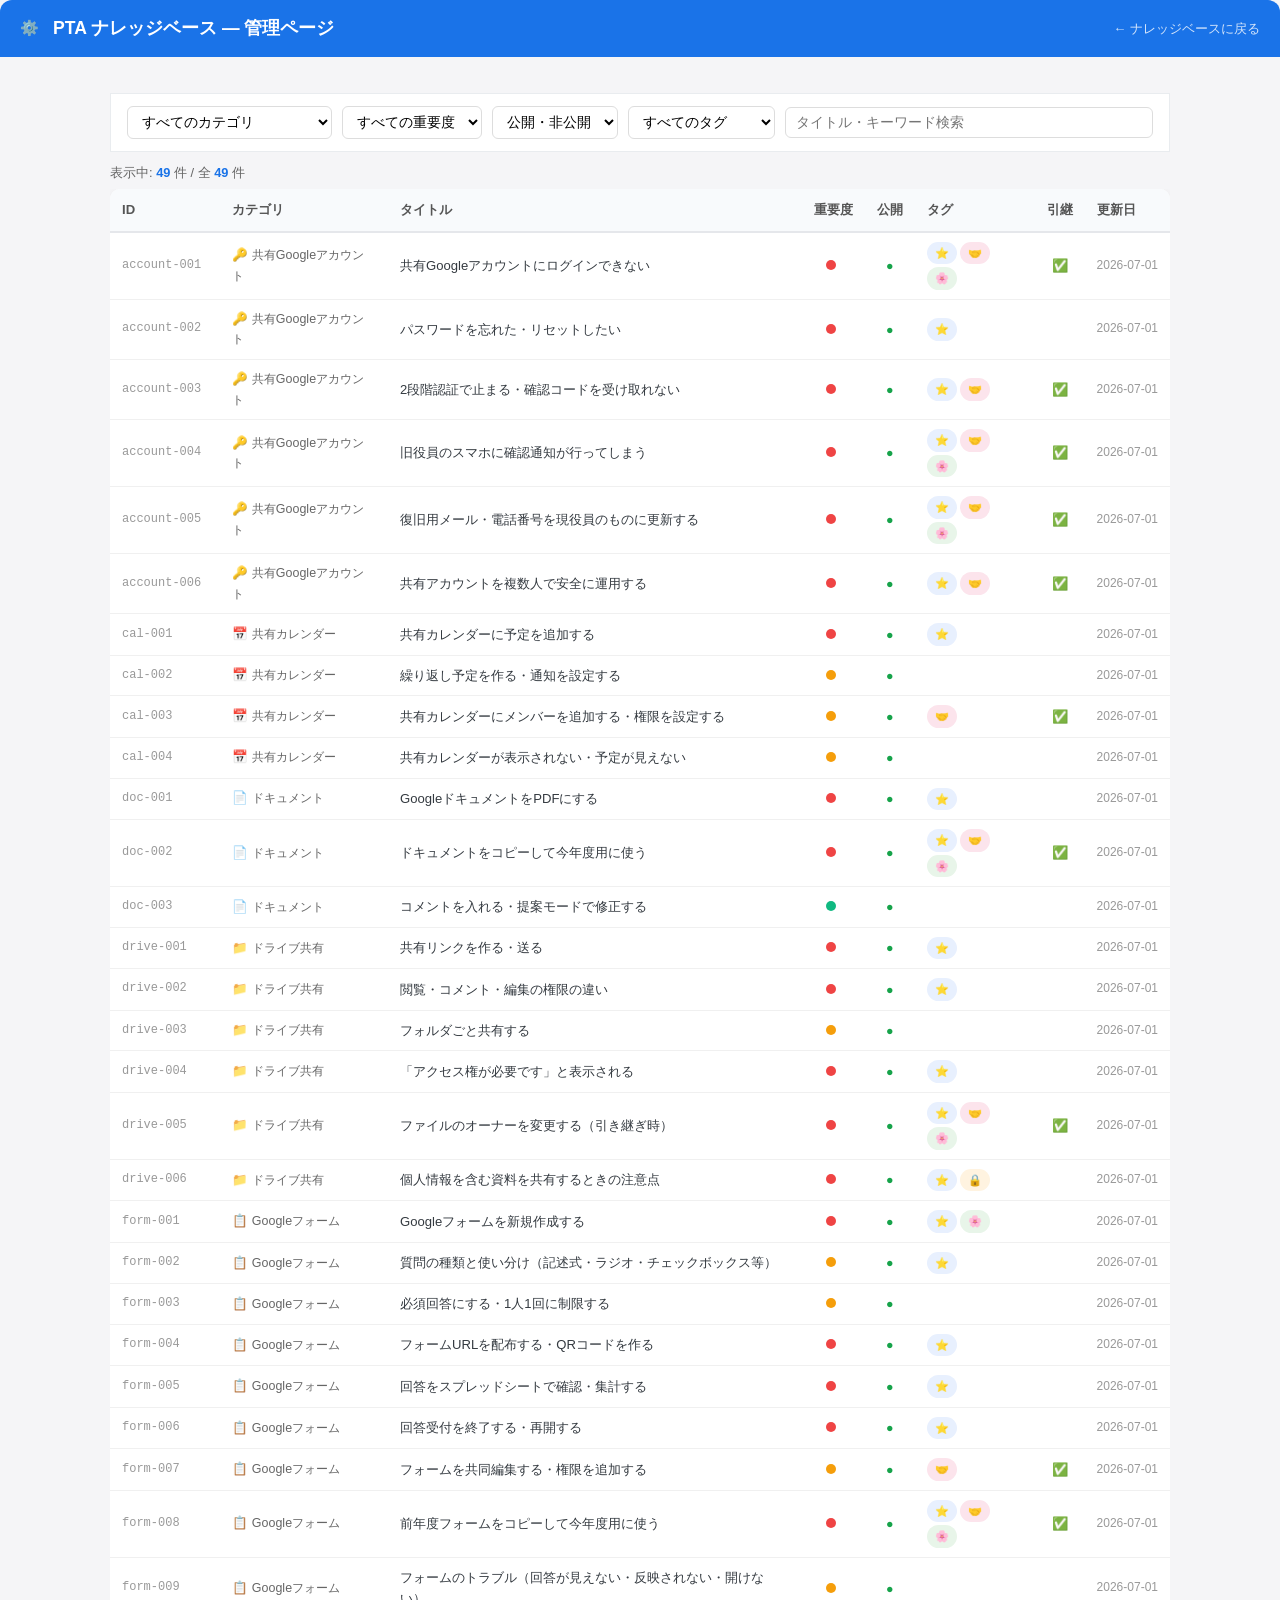
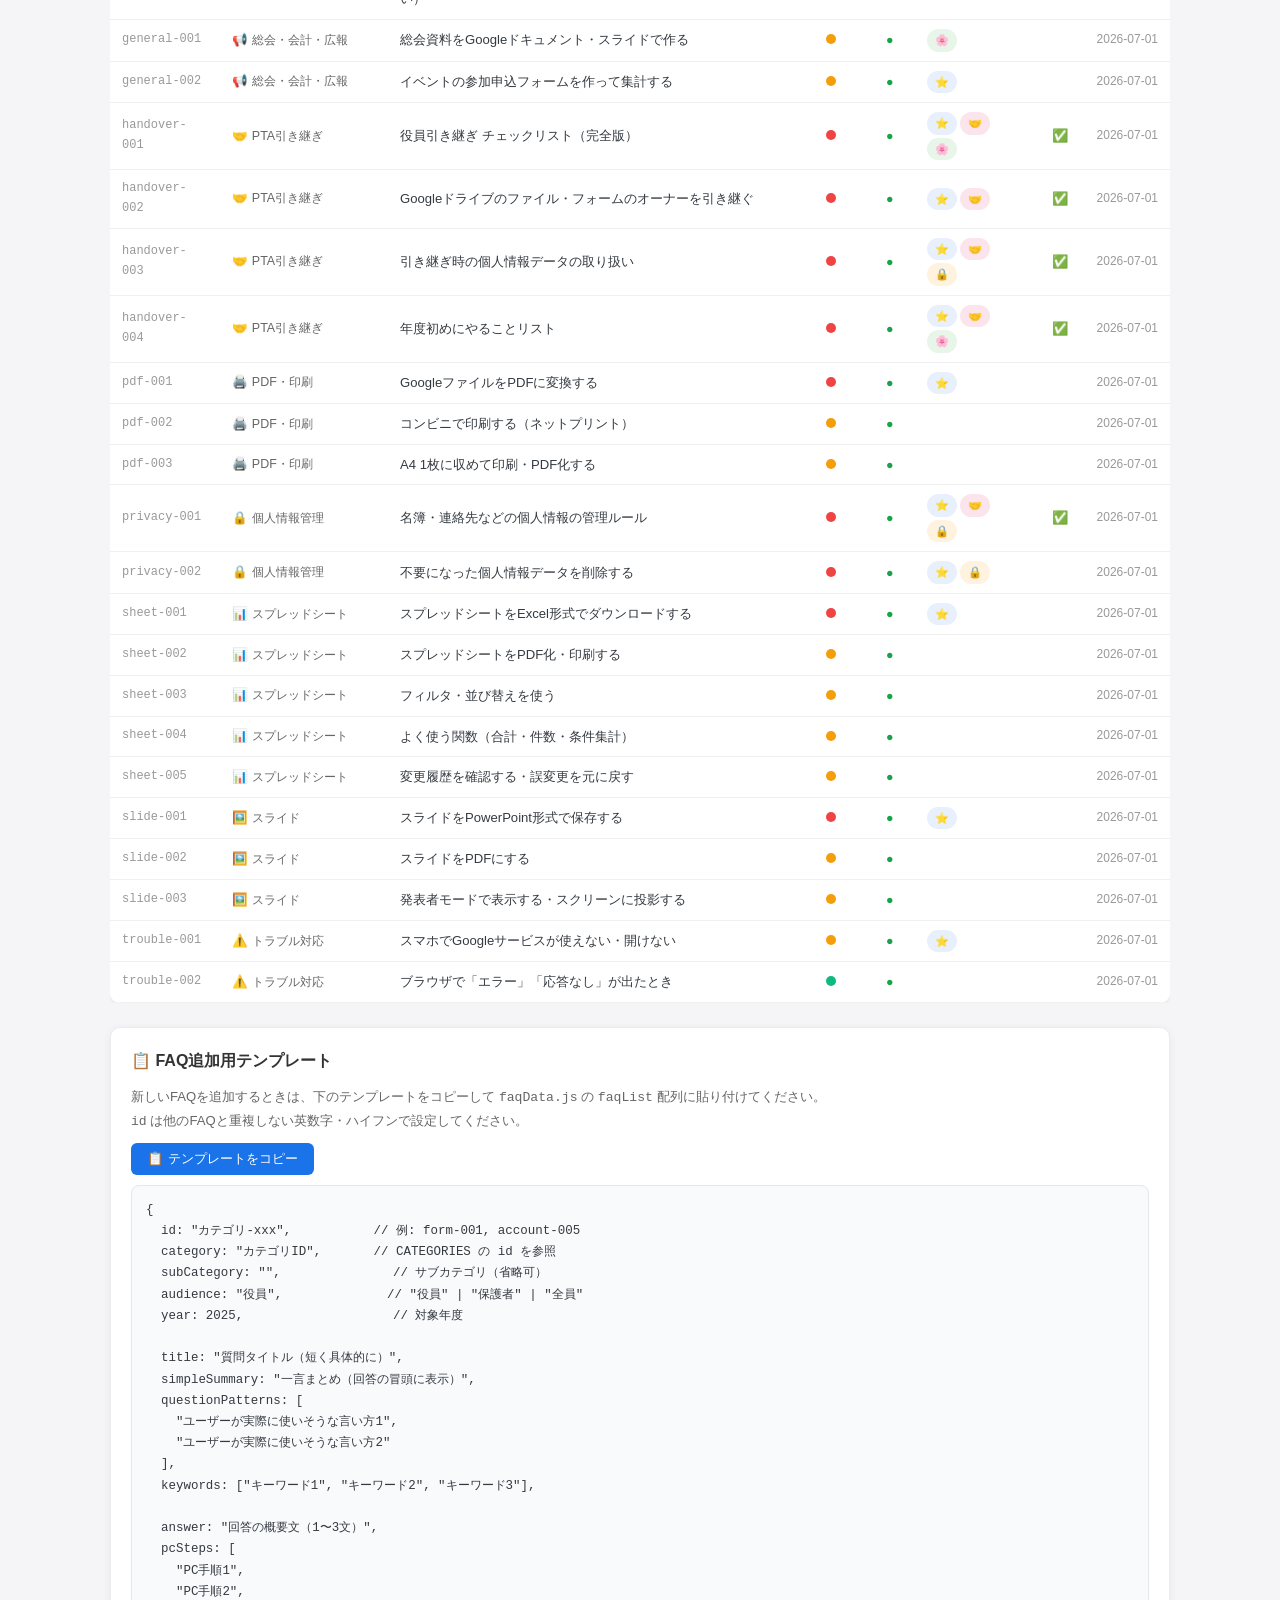
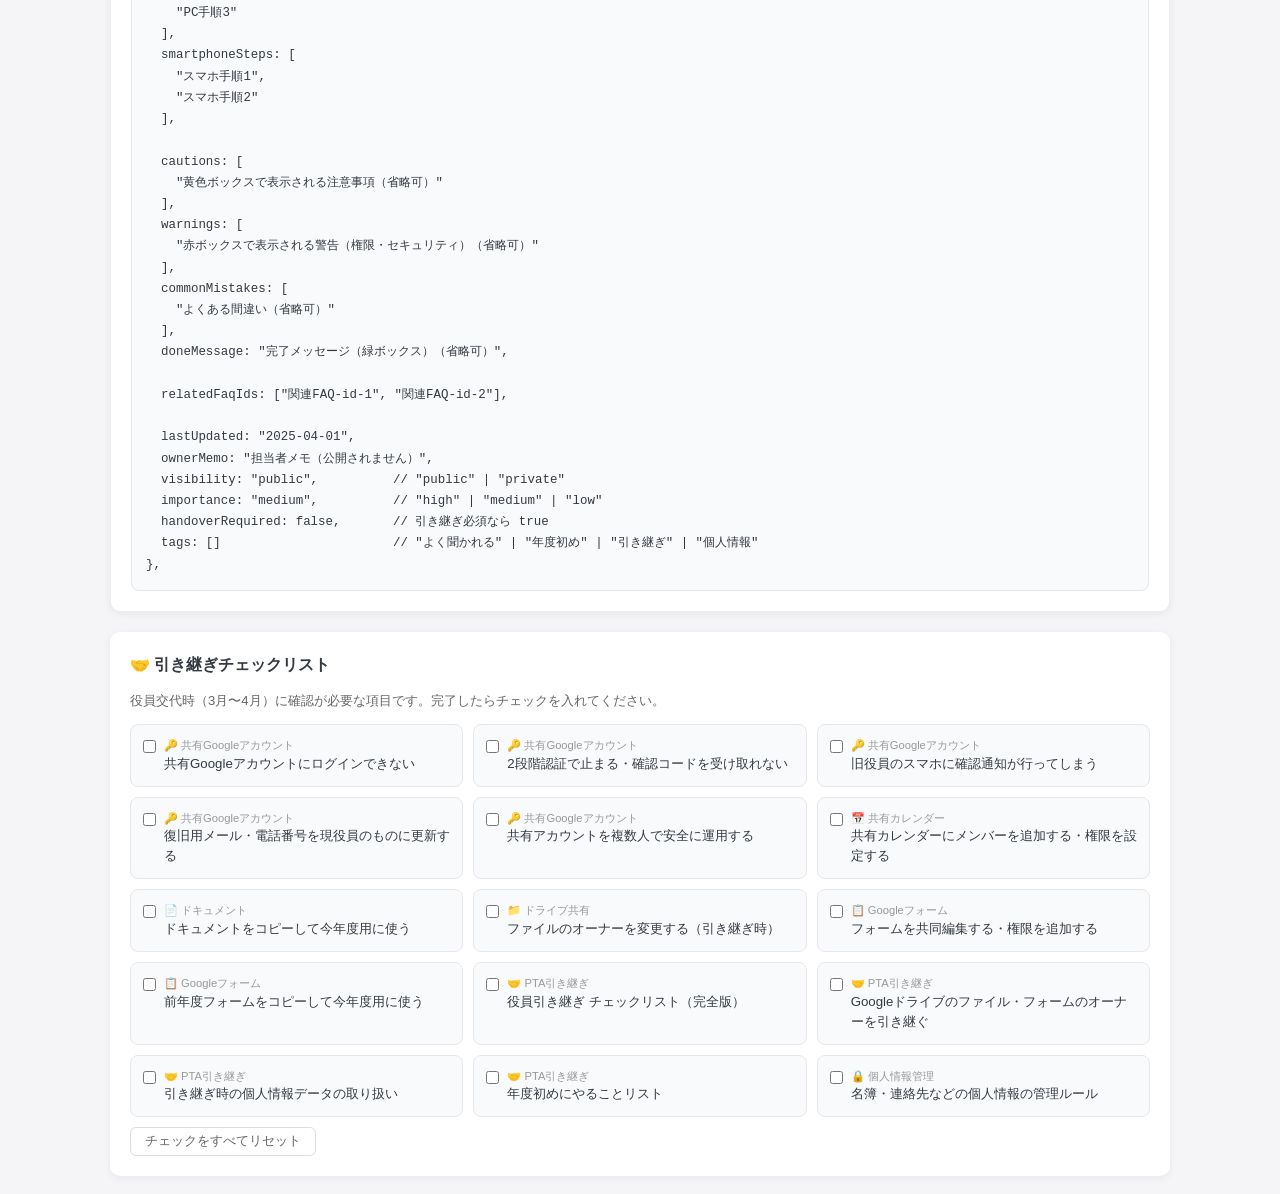
==== admin.html @ ec71d664 "Add files via upload" ====
<!DOCTYPE html>
<html lang="ja">
<head>
  <meta charset="UTF-8">
  <meta name="viewport" content="width=device-width, initial-scale=1.0">
  <title>PTA ナレッジベース 管理ページ</title>
  <link rel="stylesheet" href="style.css">
  <style>
    body { margin: 0; font-family: var(--font, 'Noto Sans JP', sans-serif); background: var(--bg, #f5f5f7); }
    .admin-page { max-width: 1100px; margin: 0 auto; padding: 20px; }
    .admin-header { background: var(--primary, #2563eb); color: #fff; padding: 14px 20px; display: flex; align-items: center; gap: 14px; }
    .admin-header h1 { margin: 0; font-size: 1.1rem; }
    .admin-header a { color: rgba(255,255,255,.8); font-size: .82rem; text-decoration: none; margin-left: auto; }
    .admin-header a:hover { color: #fff; }
    .admin-toolbar { display: flex; gap: 10px; flex-wrap: wrap; align-items: center; margin: 16px 0 10px; }
    .admin-toolbar select, .admin-toolbar input { padding: 7px 10px; border: 1px solid #ddd; border-radius: 6px; font-size: .85rem; background: #fff; }
    .admin-toolbar input { flex: 1; min-width: 200px; }
    .admin-table-wrap { overflow-x: auto; }
    .admin-table { width: 100%; border-collapse: collapse; font-size: .82rem; background: #fff; border-radius: 10px; overflow: hidden; box-shadow: 0 2px 8px rgba(0,0,0,.06); }
    .admin-table th { background: #f8fafc; padding: 10px 12px; text-align: left; border-bottom: 2px solid #e5e7eb; color: #555; cursor: pointer; white-space: nowrap; user-select: none; }
    .admin-table th:hover { background: #eef2ff; }
    .admin-table td { padding: 9px 12px; border-bottom: 1px solid #f0f0f0; vertical-align: middle; }
    .admin-table tr:hover td { background: #fafbff; }
    .admin-table .col-id { color: #999; font-size: .75rem; font-family: monospace; }
    .admin-table .col-title { font-weight: 500; }
    .admin-table .col-cat { font-size: .78rem; color: #666; }
    .admin-table .col-imp { text-align: center; }
    .admin-table .col-vis { text-align: center; }
    .importance-dot { display: inline-block; width: 10px; height: 10px; border-radius: 50%; }
    .imp-high { background: #ef4444; }
    .imp-medium { background: #f59e0b; }
    .imp-low { background: #10b981; }
    .vis-public { color: #16a34a; font-size: .78rem; }
    .vis-private { color: #9ca3af; font-size: .78rem; }
    .badge-cell { display: flex; gap: 3px; flex-wrap: wrap; }
    .count-bar { font-size: .8rem; color: #666; margin: 6px 0; }
    .count-bar strong { color: var(--primary, #2563eb); }
    /* テンプレートセクション */
    .template-section { background: #fff; border-radius: 10px; padding: 20px; margin-top: 24px; box-shadow: 0 2px 8px rgba(0,0,0,.06); }
    .template-section h2 { font-size: 1rem; margin: 0 0 12px; color: #333; }
    .template-desc { font-size: .82rem; color: #666; margin-bottom: 10px; line-height: 1.7; }
    .copy-btn { background: var(--primary, #2563eb); color: #fff; border: none; border-radius: 6px; padding: 7px 16px; font-size: .83rem; cursor: pointer; display: flex; align-items: center; gap: 6px; }
    .copy-btn:hover { background: #1d4ed8; }
    .copy-btn.copied { background: #16a34a; }
    .template-code { background: #f8fafc; border: 1px solid #e5e7eb; border-radius: 8px; padding: 14px; font-size: .78rem; font-family: 'Courier New', monospace; line-height: 1.7; overflow-x: auto; margin-top: 10px; white-space: pre; }
    /* 手順チェックリスト */
    .checklist-section { background: #fff; border-radius: 10px; padding: 20px; margin-top: 20px; box-shadow: 0 2px 8px rgba(0,0,0,.06); }
    .checklist-section h2 { font-size: 1rem; margin: 0 0 12px; }
    .checklist-grid { display: grid; grid-template-columns: repeat(auto-fill, minmax(260px, 1fr)); gap: 10px; }
    .checklist-item { background: #f8fafc; border-radius: 8px; padding: 12px; border: 1px solid #e5e7eb; }
    .checklist-item label { display: flex; gap: 8px; align-items: flex-start; cursor: pointer; font-size: .83rem; line-height: 1.5; }
    .checklist-item input[type=checkbox] { margin-top: 3px; accent-color: var(--primary, #2563eb); flex-shrink: 0; }
    .checklist-item .ci-cat { font-size: .7rem; color: #999; display: block; }
    .checklist-reset { margin-top: 10px; background: none; border: 1px solid #ddd; border-radius: 6px; padding: 5px 14px; font-size: .8rem; cursor: pointer; color: #666; }
    .checklist-reset:hover { background: #f5f5f5; }
    .sort-asc::after { content: ' ▲'; }
    .sort-desc::after { content: ' ▼'; }
  </style>
</head>
<body>

<div class="admin-header">
  <span>⚙️</span>
  <h1>PTA ナレッジベース — 管理ページ</h1>
  <a href="index.html">← ナレッジベースに戻る</a>
</div>

<div class="admin-page">

  <!-- FAQ一覧 -->
  <div class="admin-toolbar">
    <select id="filter-cat" onchange="applyFilters()">
      <option value="">すべてのカテゴリ</option>
    </select>
    <select id="filter-imp" onchange="applyFilters()">
      <option value="">すべての重要度</option>
      <option value="high">高（red）</option>
      <option value="medium">中（amber）</option>
      <option value="low">低（green）</option>
    </select>
    <select id="filter-vis" onchange="applyFilters()">
      <option value="">公開・非公開</option>
      <option value="public">公開</option>
      <option value="private">非公開</option>
    </select>
    <select id="filter-tag" onchange="applyFilters()">
      <option value="">すべてのタグ</option>
      <option value="よく聞かれる">⭐ よく聞かれる</option>
      <option value="引き継ぎ">🤝 引き継ぎ</option>
      <option value="年度初め">🌸 年度初め</option>
      <option value="個人情報">🔒 個人情報</option>
    </select>
    <input type="text" id="filter-text" placeholder="タイトル・キーワード検索" oninput="applyFilters()">
  </div>

  <div class="count-bar">表示中: <strong id="count-display">0</strong> 件 / 全 <strong id="count-total">0</strong> 件</div>

  <div class="admin-table-wrap">
    <table class="admin-table" id="admin-table">
      <thead>
        <tr>
          <th onclick="sortTable('id')">ID</th>
          <th onclick="sortTable('category')">カテゴリ</th>
          <th onclick="sortTable('title')">タイトル</th>
          <th onclick="sortTable('importance')">重要度</th>
          <th onclick="sortTable('visibility')">公開</th>
          <th>タグ</th>
          <th>引継</th>
          <th onclick="sortTable('lastUpdated')">更新日</th>
        </tr>
      </thead>
      <tbody id="admin-tbody"></tbody>
    </table>
  </div>

  <!-- テンプレートセクション -->
  <div class="template-section">
    <h2>📋 FAQ追加用テンプレート</h2>
    <p class="template-desc">
      新しいFAQを追加するときは、下のテンプレートをコピーして <code>faqData.js</code> の <code>faqList</code> 配列に貼り付けてください。<br>
      <code>id</code> は他のFAQと重複しない英数字・ハイフンで設定してください。
    </p>
    <button class="copy-btn" id="copy-btn" onclick="copyTemplate()">📋 テンプレートをコピー</button>
    <div class="template-code" id="template-code"></div>
  </div>

  <!-- 引き継ぎチェックリスト -->
  <div class="checklist-section">
    <h2>🤝 引き継ぎチェックリスト</h2>
    <p style="font-size:.82rem;color:#666;margin-bottom:12px">
      役員交代時（3月〜4月）に確認が必要な項目です。完了したらチェックを入れてください。
    </p>
    <div class="checklist-grid" id="checklist-grid"></div>
    <button class="checklist-reset" onclick="resetChecklist()">チェックをすべてリセット</button>
  </div>

</div>

<script src="faqData.js"></script>
<script src="admin.js"></script>
</body>
</html>
---- style.css ----
/* ============================================================
   style.css — PTA ナレッジベース 統合スタイル
   ============================================================ */
*, *::before, *::after { box-sizing: border-box; margin: 0; padding: 0; }

:root {
  --primary:    #1a73e8;
  --primary-dk: #1557b0;
  --primary-lt: #e8f0fe;
  --accent:     #34a853;
  --warn-bg:    #fff8e1; --warn-bd: #f9a825; --warn-text: #795548;
  --alert-bg:   #fce4ec; --alert-bd: #e53935; --alert-text: #b71c1c;
  --ok-bg:      #e8f5e9; --ok-bd:   #43a047; --ok-text:   #1b5e20;
  --gray-50:  #fafafa; --gray-100: #f8f9fa; --gray-200: #e9ecef;
  --gray-400: #ced4da; --gray-600: #6c757d; --gray-800: #343a40;
  --radius: 12px; --radius-sm: 8px;
  --shadow:    0 2px 12px rgba(0,0,0,.10);
  --shadow-lg: 0 4px 24px rgba(0,0,0,.15);
  --font: 'Hiragino Sans','Noto Sans JP','Meiryo',sans-serif;
  --badge-frequent:  #e8f0fe; --badge-frequent-text:  #1a73e8;
  --badge-handover:  #fce4ec; --badge-handover-text:  #c62828;
  --badge-privacy:   #fff3e0; --badge-privacy-text:   #e65100;
  --badge-yearstart: #e8f5e9; --badge-yearstart-text: #2e7d32;
  --badge-high:      #fde8e8; --badge-high-text:      #c62828;
}

body { font-family: var(--font); background: #f0f4ff; min-height: 100vh;
       color: var(--gray-800); font-size: 15px; line-height: 1.65; }

/* ── ヘッダー ─────────────────────────────────────────────── */
.app-header {
  background: var(--primary); color: #fff;
  padding: 14px 20px 0; display: flex; flex-direction: column;
  box-shadow: var(--shadow);
}
.header-top { display: flex; align-items: center; gap: 12px; padding-bottom: 12px; }
.header-top h1 { font-size: 1.05rem; font-weight: 700; line-height: 1.3; }
.header-top .sub { font-size: .75rem; opacity: .85; }
.header-icon { font-size: 1.8rem; }

/* ── モード切替タブ ────────────────────────────────────────── */
.mode-tabs { display: flex; gap: 0; }
.mode-tab {
  padding: 9px 18px; font-size: .85rem; font-weight: 600;
  background: transparent; border: none; color: rgba(255,255,255,.7);
  cursor: pointer; border-bottom: 3px solid transparent;
  font-family: var(--font); transition: color .15s, border-color .15s;
}
.mode-tab.active { color: #fff; border-bottom-color: #fff; }
.mode-tab:hover { color: #fff; }

/* ── 注意バナー ───────────────────────────────────────────── */
.privacy-banner {
  background: #fff3cd; border-bottom: 1px solid #ffc107;
  padding: 7px 16px; font-size: .76rem; color: #856404;
  display: flex; align-items: center; gap: 6px; line-height: 1.4;
}
.privacy-banner span { flex: 1; }

/* ── メインラッパー ───────────────────────────────────────── */
.app-wrapper { max-width: 860px; margin: 0 auto; padding: 0 6px 80px; }

/* ── モードパネル ─────────────────────────────────────────── */
.mode-panel { display: none; }
.mode-panel.active { display: block; }

/* ════════════════════════════════════════════════════════════
   チャットモード
   ════════════════════════════════════════════════════════════ */
.chat-shell {
  background: #fff; border-radius: 0 0 var(--radius) var(--radius);
  display: flex; flex-direction: column; box-shadow: var(--shadow);
}
#chat-area {
  min-height: 400px; max-height: 62vh;
  overflow-y: auto; padding: 18px 14px;
  display: flex; flex-direction: column; gap: 14px;
  scroll-behavior: smooth;
}
.msg { display: flex; gap: 10px; animation: fadeUp .22s ease both; }
@keyframes fadeUp { from { opacity:0; transform:translateY(8px); } to { opacity:1; transform:translateY(0); } }
.msg.bot  { align-items: flex-start; }
.msg.user { align-items: flex-start; flex-direction: row-reverse; }
.msg-avatar {
  width: 34px; height: 34px; border-radius: 50%; flex-shrink: 0;
  display: flex; align-items: center; justify-content: center;
  font-size: 1.2rem; background: var(--primary-lt);
}
.msg.user .msg-avatar { background: var(--gray-200); }
.msg-body { max-width: 88%; }
.bubble {
  padding: 11px 15px; border-radius: 18px; font-size: .91rem;
  line-height: 1.65; box-shadow: 0 1px 4px rgba(0,0,0,.07);
}
.msg.bot  .bubble { background: var(--gray-100); border-top-left-radius: 4px; }
.msg.user .bubble { background: var(--primary); color: #fff; border-top-right-radius: 4px; }

/* 入力欄 */
.input-bar {
  border-top: 1.5px solid var(--gray-200); padding: 10px 12px;
  display: flex; gap: 8px; align-items: flex-end;
}
#user-input {
  flex: 1; resize: none; border: 1.5px solid var(--gray-400);
  border-radius: 20px; padding: 8px 15px; font-size: .91rem;
  font-family: var(--font); line-height: 1.5; max-height: 100px; outline: none;
  transition: border-color .15s;
}
#user-input:focus { border-color: var(--primary); }
#user-input::placeholder { color: var(--gray-400); }
#send-btn {
  width: 40px; height: 40px; border-radius: 50%;
  background: var(--primary); color: #fff; border: none;
  font-size: 1rem; cursor: pointer; flex-shrink: 0;
  display: flex; align-items: center; justify-content: center;
  transition: background .15s, transform .1s;
}
#send-btn:hover { background: var(--primary-dk); transform: scale(1.05); }

/* 選択肢 */
.choice-group { display: flex; flex-wrap: wrap; gap: 7px; margin-top: 10px; }
.choice-btn {
  background: #fff; border: 1.5px solid var(--primary); color: var(--primary);
  border-radius: 20px; padding: 6px 13px; font-size: .83rem; cursor: pointer;
  transition: background .15s, transform .1s; font-family: var(--font); line-height: 1.4;
}
.choice-btn:hover  { background: var(--primary-lt); transform: translateY(-1px); }
.choice-btn.disabled { opacity: .45; pointer-events: none; }

/* カテゴリグリッド */
.category-grid { display: grid; grid-template-columns: repeat(4,1fr); gap: 8px; margin-top: 10px; }
.cat-btn {
  background: #fff; border: 1.5px solid var(--gray-200); border-radius: var(--radius-sm);
  padding: 10px 6px 8px; cursor: pointer; text-align: center;
  transition: border-color .15s, box-shadow .15s, transform .1s; font-family: var(--font);
}
.cat-btn:hover { border-color: var(--primary); box-shadow: var(--shadow); transform: translateY(-2px); }
.cat-btn .cat-icon  { font-size: 1.4rem; display: block; margin-bottom: 3px; }
.cat-btn .cat-label { font-size: .73rem; font-weight: 600; color: var(--gray-800); display: block; }

/* FAQ一覧 */
.faq-list { display: flex; flex-direction: column; gap: 6px; margin-top: 8px; }
.faq-item {
  background: #fff; border: 1.5px solid var(--gray-200); border-radius: 9px;
  padding: 9px 13px; cursor: pointer; font-size: .86rem;
  transition: border-color .15s, background .15s;
  text-align: left; font-family: var(--font);
  display: flex; align-items: center; gap: 7px;
}
.faq-item:hover { border-color: var(--primary); background: var(--primary-lt); }
.faq-item::before { content: "Q"; font-weight: 700; color: var(--primary); flex-shrink: 0; }
.faq-item.disabled { opacity: .45; pointer-events: none; }

/* 回答カード */
.answer-card { background: #fff; border-radius: var(--radius); border: 1.5px solid var(--gray-200); overflow: hidden; box-shadow: var(--shadow); }
.answer-summary { background: var(--primary); color: #fff; padding: 12px 15px; font-size: .91rem; font-weight: 600; line-height: 1.5; }
.answer-meta { padding: 8px 15px 0; display: flex; flex-wrap: wrap; gap: 5px; }

/* ステップタブ */
.steps-tab-bar { display: flex; border-bottom: 1.5px solid var(--gray-200); }
.tab-btn {
  flex: 1; padding: 8px; font-size: .81rem; font-weight: 600;
  background: none; border: none; cursor: pointer; color: var(--gray-600);
  font-family: var(--font); border-bottom: 2.5px solid transparent; margin-bottom: -1.5px;
  transition: color .15s, background .15s;
}
.tab-btn.active { color: var(--primary); border-bottom-color: var(--primary); background: var(--primary-lt); }
.steps-panel { padding: 13px 15px; display: none; }
.steps-panel.active { display: block; }
.step-list { list-style: none; display: flex; flex-direction: column; gap: 9px; }
.step-item { display: flex; gap: 11px; align-items: flex-start; opacity: 0; transform: translateX(-6px); animation: stepIn .18s ease forwards; }
@keyframes stepIn { to { opacity:1; transform:translateX(0); } }
.step-num { width: 24px; height: 24px; border-radius: 50%; background: var(--primary); color: #fff; font-size: .74rem; font-weight: 700; display: flex; align-items: center; justify-content: center; flex-shrink: 0; margin-top: 1px; }
.step-text { font-size: .86rem; line-height: 1.6; }

/* ボックス */
.box { border-radius: 7px; padding: 10px 13px; font-size: .83rem; margin: 8px 0 0; line-height: 1.6; }
.box-caution { background: var(--warn-bg); border-left: 4px solid var(--warn-bd); color: var(--warn-text); }
.box-caution::before { content: "⚠️  "; }
.box-warning { background: var(--alert-bg); border-left: 4px solid var(--alert-bd); color: var(--alert-text); }
.box-warning::before { content: "🔴  "; }
.box-ok { background: var(--ok-bg); border-left: 4px solid var(--ok-bd); color: var(--ok-text); font-weight: 600; }
.box-ok::before { content: "✅  "; }
.box-next { background: var(--gray-100); border-left: 4px solid var(--gray-400); color: var(--gray-600); }
.box-next::before { content: "🔍  "; }
.boxes-wrap { padding: 0 15px 4px; }
.mistakes { margin-top: 8px; }
.mistakes-title { font-size: .78rem; font-weight: 700; color: var(--gray-600); margin-bottom: 5px; }
.mistakes ul { padding-left: 17px; font-size: .82rem; color: var(--gray-600); }
.mistakes ul li { margin-bottom: 3px; }

/* タイピング */
.typing-indicator { display: flex; gap: 5px; padding: 7px 3px; align-items: center; }
.typing-indicator span { width: 7px; height: 7px; border-radius: 50%; background: var(--gray-400); animation: bounce 1.2s infinite; }
.typing-indicator span:nth-child(2) { animation-delay: .2s; }
.typing-indicator span:nth-child(3) { animation-delay: .4s; }
@keyframes bounce { 0%,60%,100% { transform:translateY(0); } 30% { transform:translateY(-5px); } }

/* ════════════════════════════════════════════════════════════
   バッジ / ラベル
   ════════════════════════════════════════════════════════════ */
.badge {
  display: inline-flex; align-items: center; gap: 3px;
  border-radius: 20px; padding: 2px 8px; font-size: .70rem; font-weight: 700;
  white-space: nowrap;
}
.badge-frequent  { background: var(--badge-frequent);  color: var(--badge-frequent-text); }
.badge-handover  { background: var(--badge-handover);  color: var(--badge-handover-text); }
.badge-privacy   { background: var(--badge-privacy);   color: var(--badge-privacy-text); }
.badge-yearstart { background: var(--badge-yearstart); color: var(--badge-yearstart-text); }
.badge-high      { background: var(--badge-high);      color: var(--badge-high-text); }
.badge-private   { background: var(--gray-200);        color: var(--gray-600); }

/* ════════════════════════════════════════════════════════════
   ブラウズモード
   ════════════════════════════════════════════════════════════ */
.browse-shell { background: #fff; border-radius: 0 0 var(--radius) var(--radius); padding: 16px; box-shadow: var(--shadow); }

/* 特別ビューボタン */
.special-view-bar { display: flex; flex-wrap: wrap; gap: 7px; margin-bottom: 14px; padding-bottom: 12px; border-bottom: 1px solid var(--gray-200); }
.sv-btn {
  background: var(--gray-100); border: 1.5px solid var(--gray-200); border-radius: 20px;
  padding: 7px 14px; font-size: .82rem; font-weight: 600; cursor: pointer;
  font-family: var(--font); transition: all .15s; display: flex; align-items: center; gap: 5px;
}
.sv-btn:hover, .sv-btn.active { background: var(--primary-lt); border-color: var(--primary); color: var(--primary); }

/* カテゴリフィルタ */
.cat-filter-bar { display: flex; flex-wrap: wrap; gap: 6px; margin-bottom: 12px; }
.cf-btn {
  background: var(--gray-100); border: 1.5px solid var(--gray-200); border-radius: 20px;
  padding: 5px 11px; font-size: .78rem; cursor: pointer; font-family: var(--font); transition: all .15s;
}
.cf-btn:hover, .cf-btn.active { background: var(--primary); border-color: var(--primary); color: #fff; }

/* 検索バー */
.browse-search { display: flex; gap: 8px; margin-bottom: 14px; }
.browse-search input {
  flex: 1; border: 1.5px solid var(--gray-400); border-radius: 20px;
  padding: 8px 15px; font-size: .88rem; font-family: var(--font); outline: none;
}
.browse-search input:focus { border-color: var(--primary); }
.browse-search-btn {
  background: var(--primary); color: #fff; border: none; border-radius: 20px;
  padding: 8px 16px; font-size: .84rem; cursor: pointer; font-family: var(--font);
}

/* 結果ヘッダー */
.results-header { font-size: .8rem; color: var(--gray-600); margin-bottom: 10px; padding-bottom: 6px; border-bottom: 1px solid var(--gray-200); }

/* FAQカードグリッド */
.faq-card-grid { display: flex; flex-direction: column; gap: 8px; }
.faq-card {
  border: 1.5px solid var(--gray-200); border-radius: var(--radius-sm); padding: 13px 15px;
  cursor: pointer; transition: border-color .15s, box-shadow .15s;
  background: #fff;
}
.faq-card:hover { border-color: var(--primary); box-shadow: var(--shadow); }
.faq-card-header { display: flex; align-items: flex-start; gap: 10px; }
.faq-card-cat { font-size: .72rem; font-weight: 700; color: var(--gray-600); white-space: nowrap; }
.faq-card-title { font-size: .9rem; font-weight: 600; flex: 1; line-height: 1.4; }
.faq-card-badges { display: flex; flex-wrap: wrap; gap: 4px; margin-top: 6px; }
.faq-card-summary { font-size: .82rem; color: var(--gray-600); margin-top: 5px; line-height: 1.5; }
.faq-card-expand { display: none; margin-top: 12px; padding-top: 12px; border-top: 1px solid var(--gray-200); }
.faq-card-expand.open { display: block; }
.faq-card .toggle-icon { font-size: .75rem; color: var(--gray-400); flex-shrink: 0; margin-top: 3px; transition: transform .2s; }
.faq-card.expanded .toggle-icon { transform: rotate(180deg); }

/* ════════════════════════════════════════════════════════════
   管理画面（admin.html）
   ════════════════════════════════════════════════════════════ */
.admin-page { max-width: 1000px; margin: 0 auto; padding: 20px 12px 60px; }
.admin-header { background: var(--gray-800); color: #fff; padding: 16px 20px; border-radius: var(--radius) var(--radius) 0 0; display: flex; align-items: center; justify-content: space-between; }
.admin-header h1 { font-size: 1rem; font-weight: 700; }
.admin-header a { color: rgba(255,255,255,.8); font-size: .8rem; text-decoration: none; }
.admin-header a:hover { color: #fff; }

.admin-toolbar { background: #fff; padding: 12px 16px; border: 1px solid var(--gray-200); display: flex; flex-wrap: wrap; gap: 8px; align-items: center; }
.admin-filter-select { border: 1.5px solid var(--gray-400); border-radius: 8px; padding: 6px 10px; font-size: .83rem; font-family: var(--font); outline: none; }
.admin-search-input { flex: 1; min-width: 160px; border: 1.5px solid var(--gray-400); border-radius: 8px; padding: 6px 12px; font-size: .83rem; font-family: var(--font); outline: none; }
.admin-count { font-size: .78rem; color: var(--gray-600); margin-left: auto; }

.admin-table { width: 100%; background: #fff; border-collapse: collapse; font-size: .82rem; }
.admin-table th { background: var(--gray-100); padding: 8px 12px; text-align: left; font-weight: 700; border-bottom: 2px solid var(--gray-200); white-space: nowrap; }
.admin-table td { padding: 9px 12px; border-bottom: 1px solid var(--gray-200); vertical-align: top; }
.admin-table tr:hover td { background: var(--gray-50); }
.admin-table .td-id { font-size: .72rem; color: var(--gray-600); font-family: monospace; }
.admin-table .td-title { font-weight: 600; }
.admin-table .td-badges { display: flex; flex-wrap: wrap; gap: 3px; }

.importance-dot { display: inline-block; width: 8px; height: 8px; border-radius: 50%; margin-right: 4px; }
.imp-high   { background: #e53935; }
.imp-medium { background: #fb8c00; }
.imp-low    { background: #43a047; }

/* テンプレートセクション */
.template-section { background: #fff; border: 1.5px solid var(--gray-200); border-radius: var(--radius-sm); padding: 16px; margin-top: 16px; }
.template-section h3 { font-size: .9rem; margin-bottom: 10px; color: var(--gray-800); }
.template-section pre { background: var(--gray-100); border-radius: 7px; padding: 14px; font-size: .75rem; overflow-x: auto; line-height: 1.7; color: var(--gray-800); white-space: pre-wrap; word-break: break-all; }
.copy-btn { background: var(--primary); color: #fff; border: none; border-radius: 7px; padding: 7px 16px; font-size: .82rem; cursor: pointer; font-family: var(--font); margin-top: 8px; transition: background .15s; }
.copy-btn:hover { background: var(--primary-dk); }
.copy-btn.copied { background: var(--accent); }

/* ── 管理者パネル（オーバーレイ）────────────────────────────── */
#admin-toggle { position: fixed; bottom: 14px; right: 14px; background: var(--gray-600); color: #fff; border: none; border-radius: 20px; padding: 8px 14px; font-size: .75rem; cursor: pointer; font-family: var(--font); opacity: .7; transition: opacity .15s; z-index: 50; }
#admin-toggle:hover { opacity: 1; }
#admin-overlay { display: none; position: fixed; inset: 0; background: rgba(0,0,0,.45); z-index: 100; align-items: center; justify-content: center; }
#admin-overlay.open { display: flex; }
.admin-modal { background: #fff; border-radius: var(--radius); width: min(680px,95vw); max-height: 88vh; overflow-y: auto; padding: 22px; box-shadow: var(--shadow-lg); }
.admin-modal h2 { font-size: 1rem; margin-bottom: 14px; color: var(--primary); }
.admin-faq-list { display: flex; flex-direction: column; gap: 6px; max-height: 300px; overflow-y: auto; }
.admin-faq-row { display: flex; align-items: center; gap: 8px; border: 1px solid var(--gray-200); border-radius: 8px; padding: 7px 11px; font-size: .83rem; }
.admin-faq-row .faq-cat { font-size: .7rem; background: var(--primary-lt); color: var(--primary); border-radius: 10px; padding: 2px 7px; white-space: nowrap; }
.admin-faq-row .faq-title { flex: 1; }
.admin-edit-btn { border: none; border-radius: 6px; padding: 3px 9px; cursor: pointer; font-size: .75rem; font-family: var(--font); background: var(--primary-lt); color: var(--primary); }
.admin-form { display: flex; flex-direction: column; gap: 9px; margin-top: 10px; }
.admin-form label { font-size: .81rem; font-weight: 600; }
.admin-form input, .admin-form select, .admin-form textarea { width: 100%; border: 1.5px solid var(--gray-400); border-radius: 8px; padding: 6px 10px; font-size: .83rem; font-family: var(--font); outline: none; }
.admin-form input:focus, .admin-form select:focus, .admin-form textarea:focus { border-color: var(--primary); }
.admin-form textarea { min-height: 65px; resize: vertical; }
.admin-save-btn { background: var(--primary); color: #fff; border: none; border-radius: 8px; padding: 8px 18px; font-size: .85rem; cursor: pointer; font-family: var(--font); }
.admin-close-btn { background: var(--gray-200); border: none; border-radius: 8px; padding: 8px 18px; font-size: .85rem; cursor: pointer; font-family: var(--font); }

/* ── レスポンシブ ─────────────────────────────────────────── */
@media (max-width: 540px) {
  .category-grid { grid-template-columns: repeat(3,1fr); }
  .cat-btn .cat-label { font-size: .67rem; }
  .mode-tab { padding: 8px 12px; font-size: .78rem; }
  .browse-shell { padding: 12px; }
  .cat-filter-bar .cf-btn { font-size: .72rem; padding: 4px 9px; }
  .admin-table th, .admin-table td { padding: 6px 8px; }
}
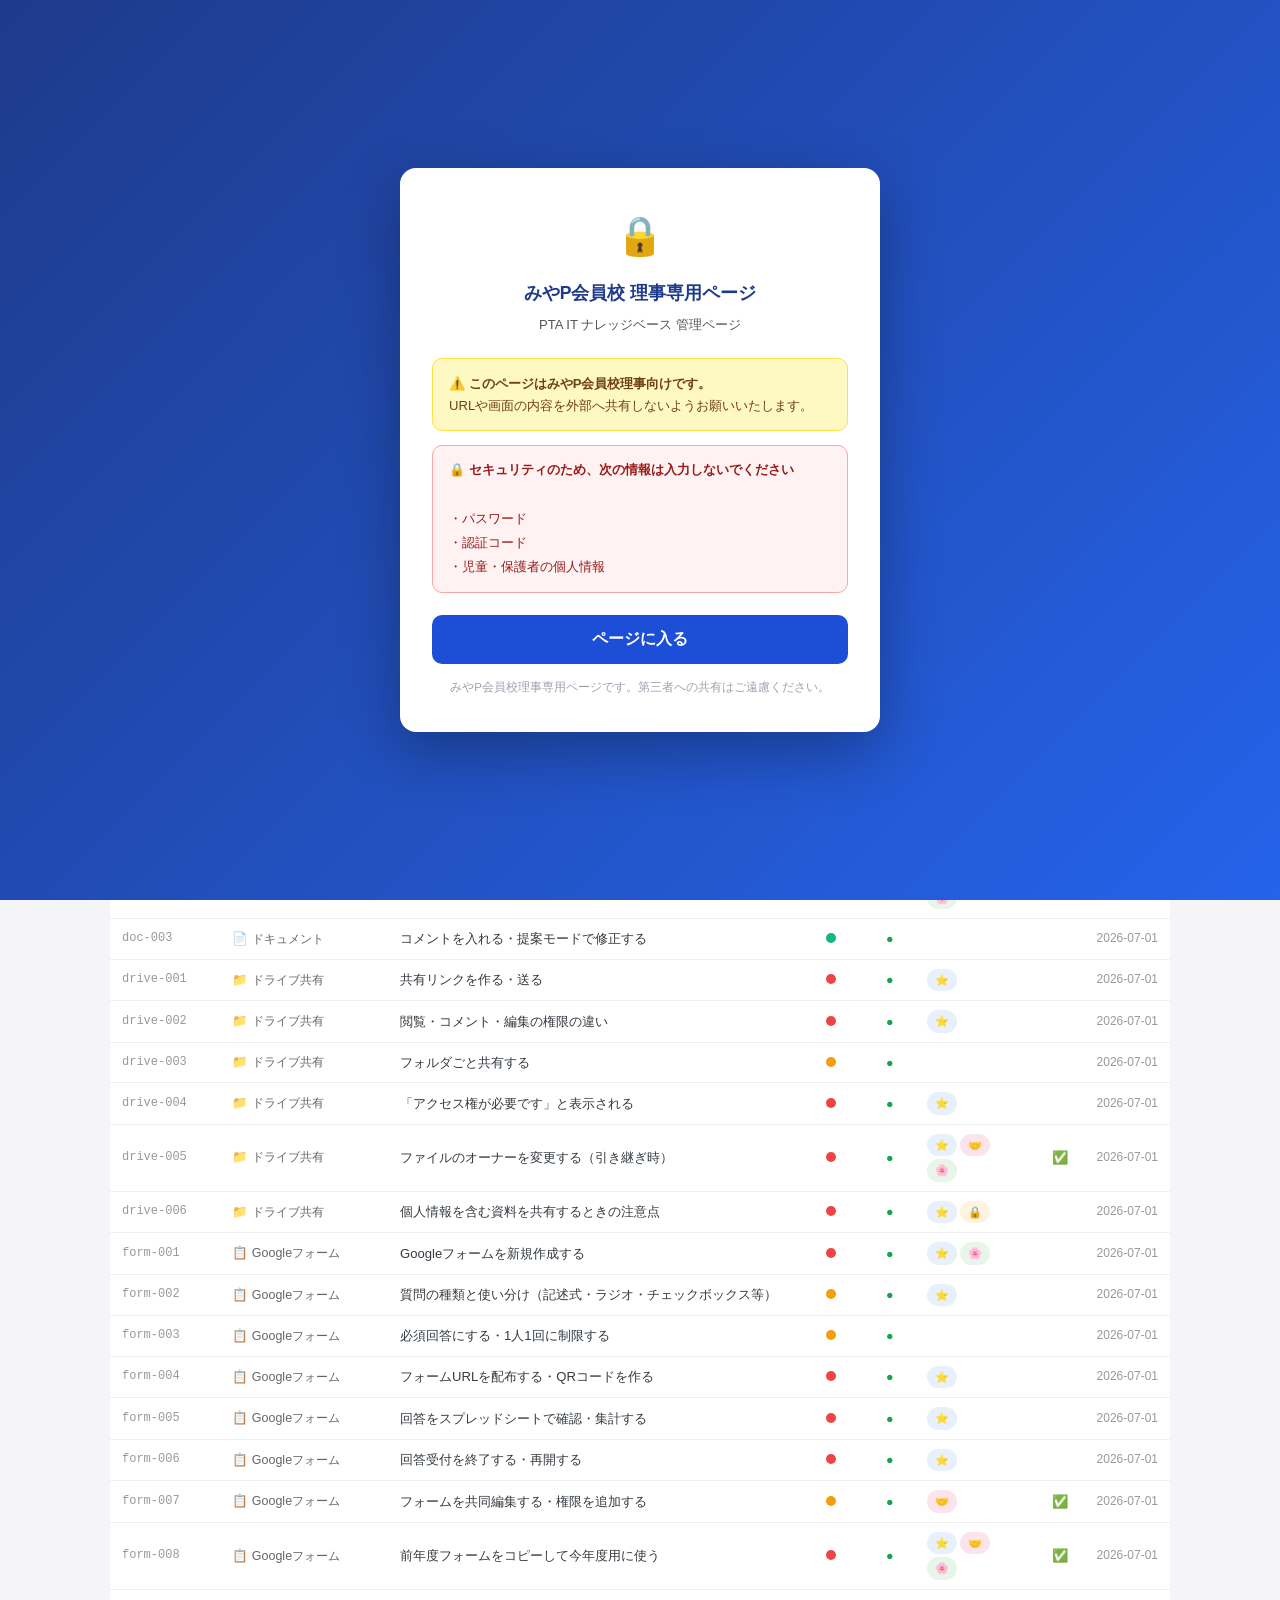
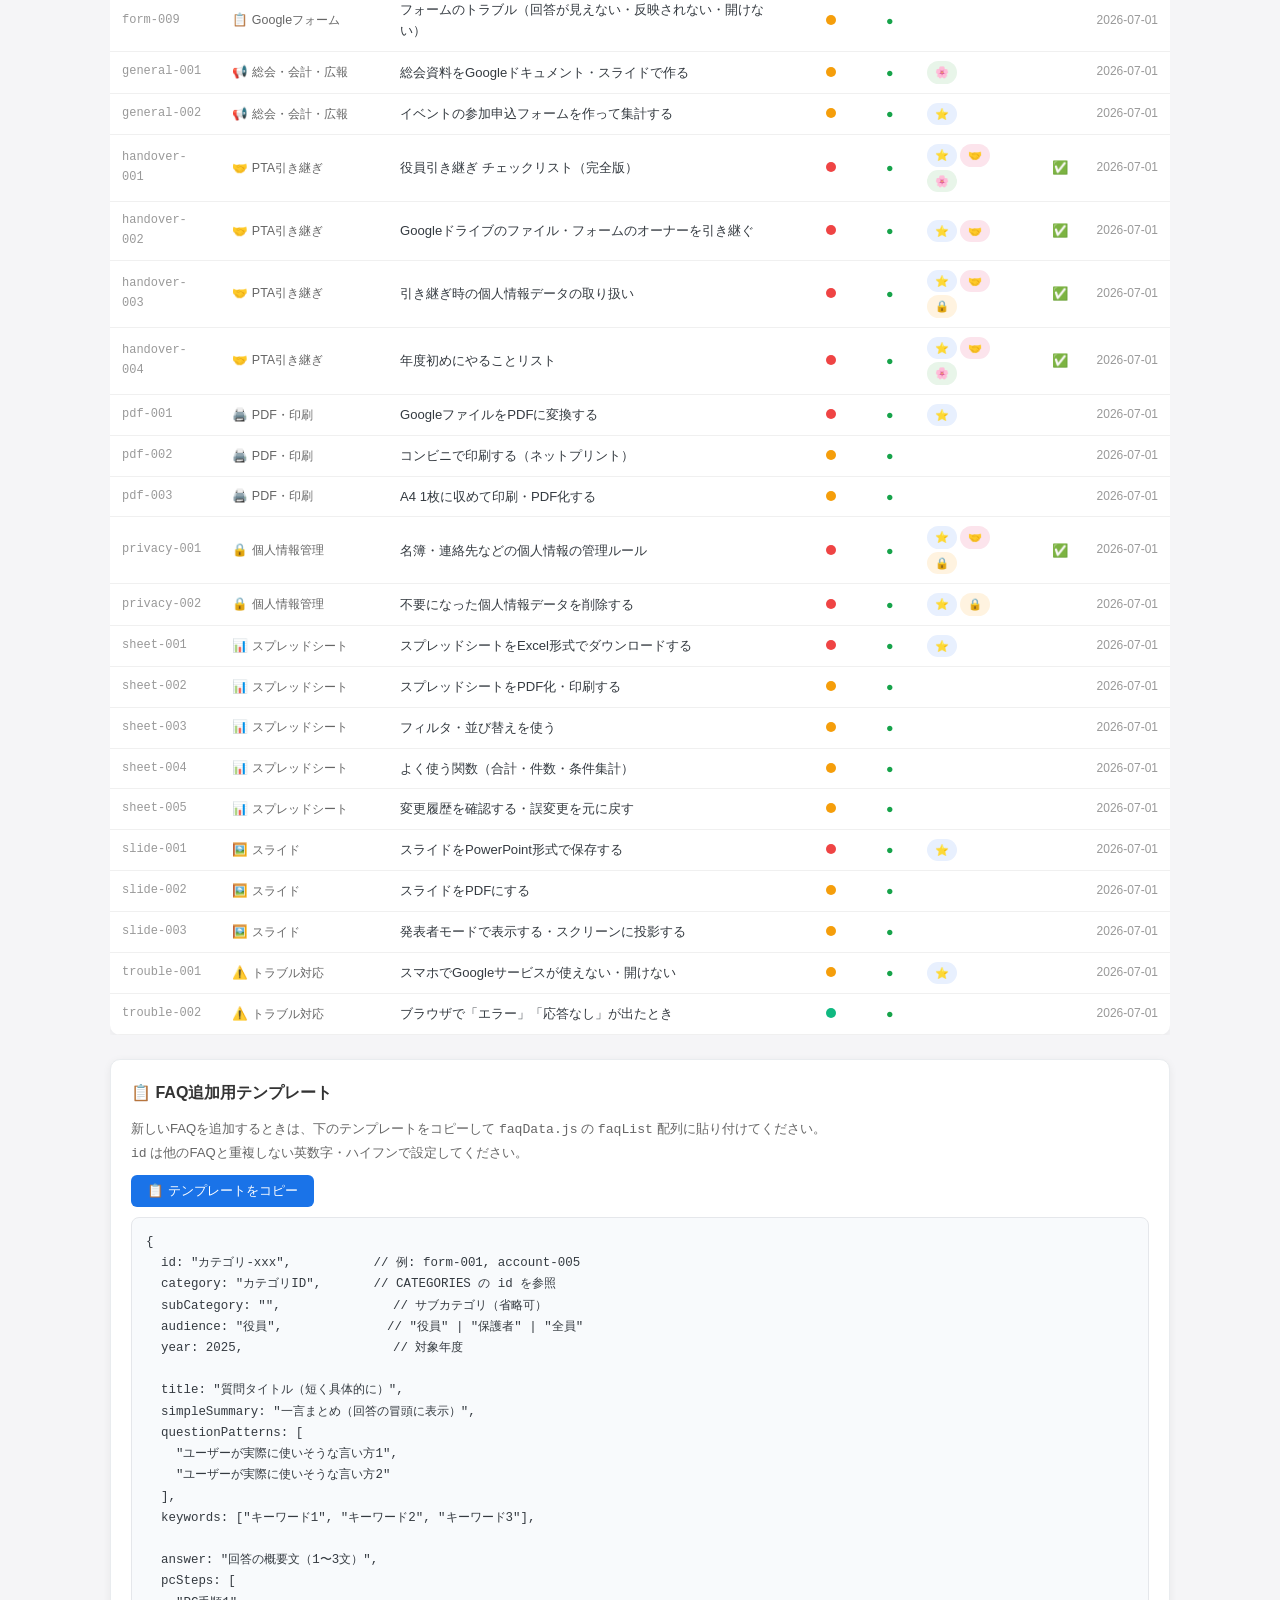
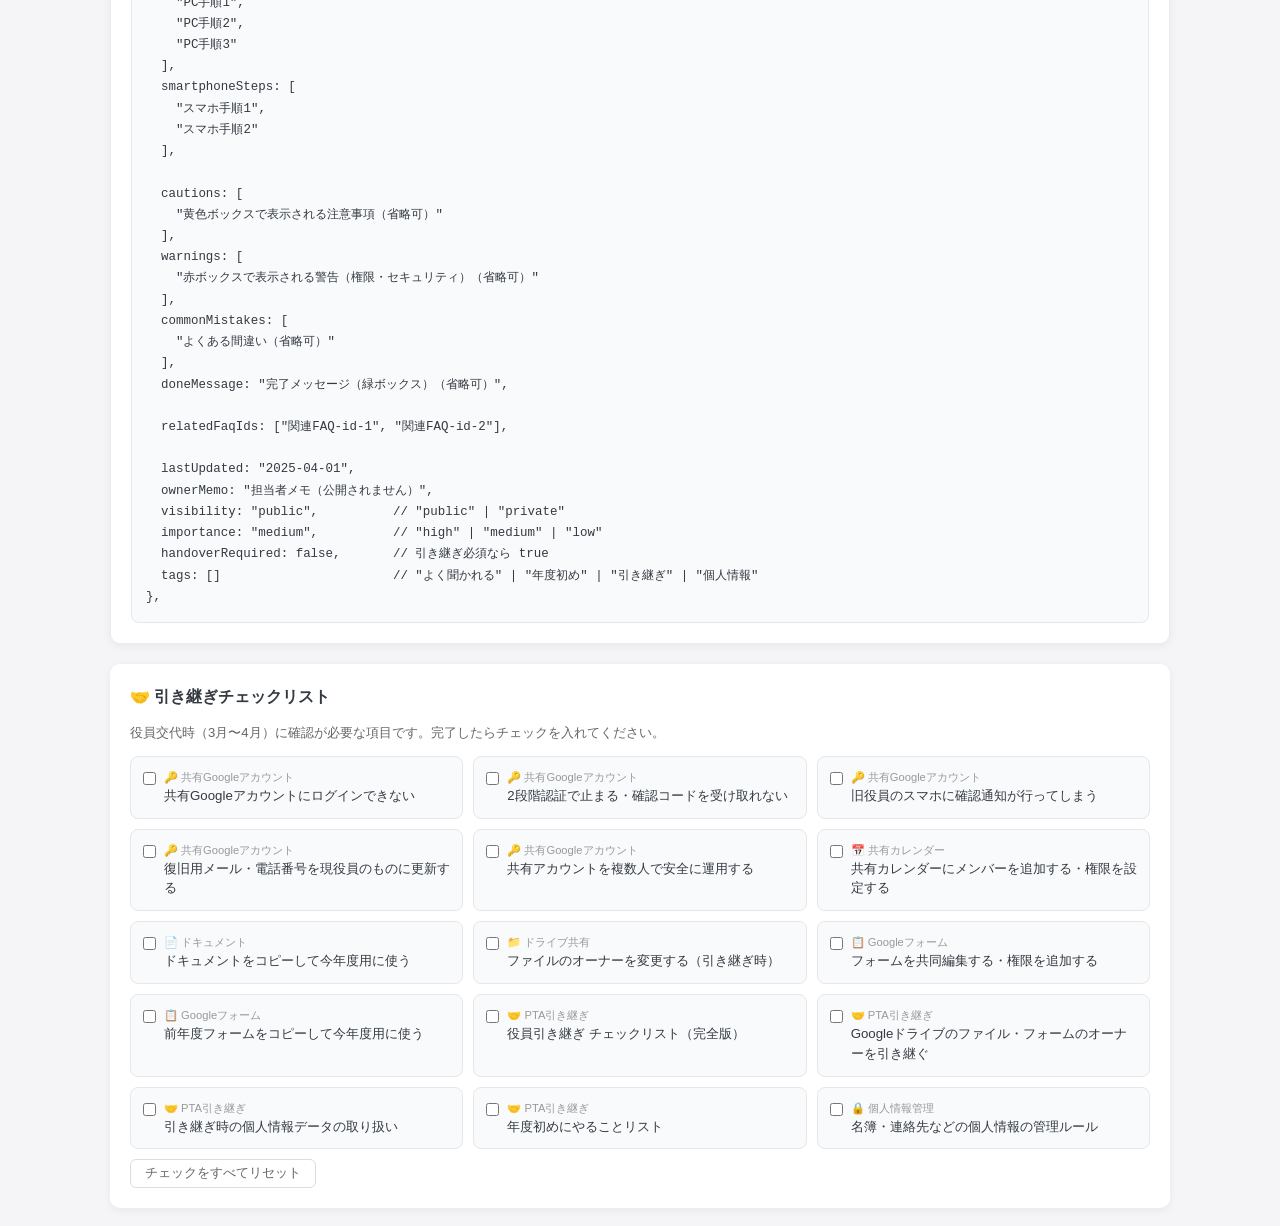
==== commit 15ddc0bf: "Add files via upload" ====
--- a/admin.html
+++ b/admin.html
@@ -3,7 +3,7 @@
 <head>
   <meta charset="UTF-8">
   <meta name="viewport" content="width=device-width, initial-scale=1.0">
-  <title>PTA ナレッジベース 管理ページ</title>
+  <title>PTA IT ナレッジベース 管理｜みやP会員校理事専用</title>
   <link rel="stylesheet" href="style.css">
   <style>
     body { margin: 0; font-family: var(--font, 'Noto Sans JP', sans-serif); background: var(--bg, #f5f5f7); }
@@ -58,6 +58,44 @@
   </style>
 </head>
 <body>
+
+<!-- ゲートオーバーレイ（index.htmlと共通） -->
+<div id="gate-overlay" style="position:fixed;inset:0;z-index:9999;background:linear-gradient(135deg,#1e3a8a,#2563eb);display:flex;align-items:center;justify-content:center;padding:20px">
+  <div style="background:#fff;border-radius:16px;padding:36px 32px;max-width:480px;width:100%;box-shadow:0 20px 60px rgba(0,0,0,.3);text-align:center">
+    <div style="font-size:2.4rem;margin-bottom:12px">🔒</div>
+    <h1 style="font-size:1.1rem;font-weight:700;color:#1e3a8a;margin:0 0 6px">みやP会員校 理事専用ページ</h1>
+    <p style="font-size:.82rem;color:#555;margin-bottom:22px">PTA IT ナレッジベース 管理ページ</p>
+    <div style="background:#fef9c3;border:1px solid #fde047;border-radius:10px;padding:14px 16px;margin-bottom:14px;text-align:left;font-size:.82rem;color:#713f12;line-height:1.65">
+      <strong>⚠️ このページはみやP会員校理事向けです。</strong><br>
+      URLや画面の内容を外部へ共有しないようお願いいたします。
+    </div>
+    <div style="background:#fef2f2;border:1px solid #fca5a5;border-radius:10px;padding:12px 16px;margin-bottom:22px;text-align:left;font-size:.8rem;color:#991b1b;line-height:1.9">
+      <strong>🔒 セキュリティのため、次の情報は入力しないでください</strong><br><br>
+      ・パスワード<br>・認証コード<br>・児童・保護者の個人情報
+    </div>
+    <button onclick="confirmGate()" style="background:#1d4ed8;color:#fff;border:none;border-radius:10px;padding:14px 32px;font-size:1rem;font-weight:700;cursor:pointer;width:100%">
+      ページに入る
+    </button>
+    <p style="font-size:.72rem;color:#9ca3af;margin-top:14px;line-height:1.6">
+      みやP会員校理事専用ページです。第三者への共有はご遠慮ください。
+    </p>
+  </div>
+</div>
+<script>
+function confirmGate() {
+  sessionStorage.setItem('pta_gate_confirmed','1');
+  document.getElementById('gate-overlay').style.display='none';
+}
+(function(){
+  if(sessionStorage.getItem('pta_gate_confirmed')==='1')
+    document.getElementById('gate-overlay').style.display='none';
+})();
+</script>
+
+<!-- 制限バナー（常時表示） -->
+<div style="background:#1e3a8a;color:#fff;padding:6px 16px;font-size:.76rem;text-align:center;letter-spacing:.02em">
+  🔒 <strong style="color:#fde047">みやP会員校 理事専用</strong>　このページのURLを外部に共有しないでください
+</div>
 
 <div class="admin-header">
   <span>⚙️</span>
